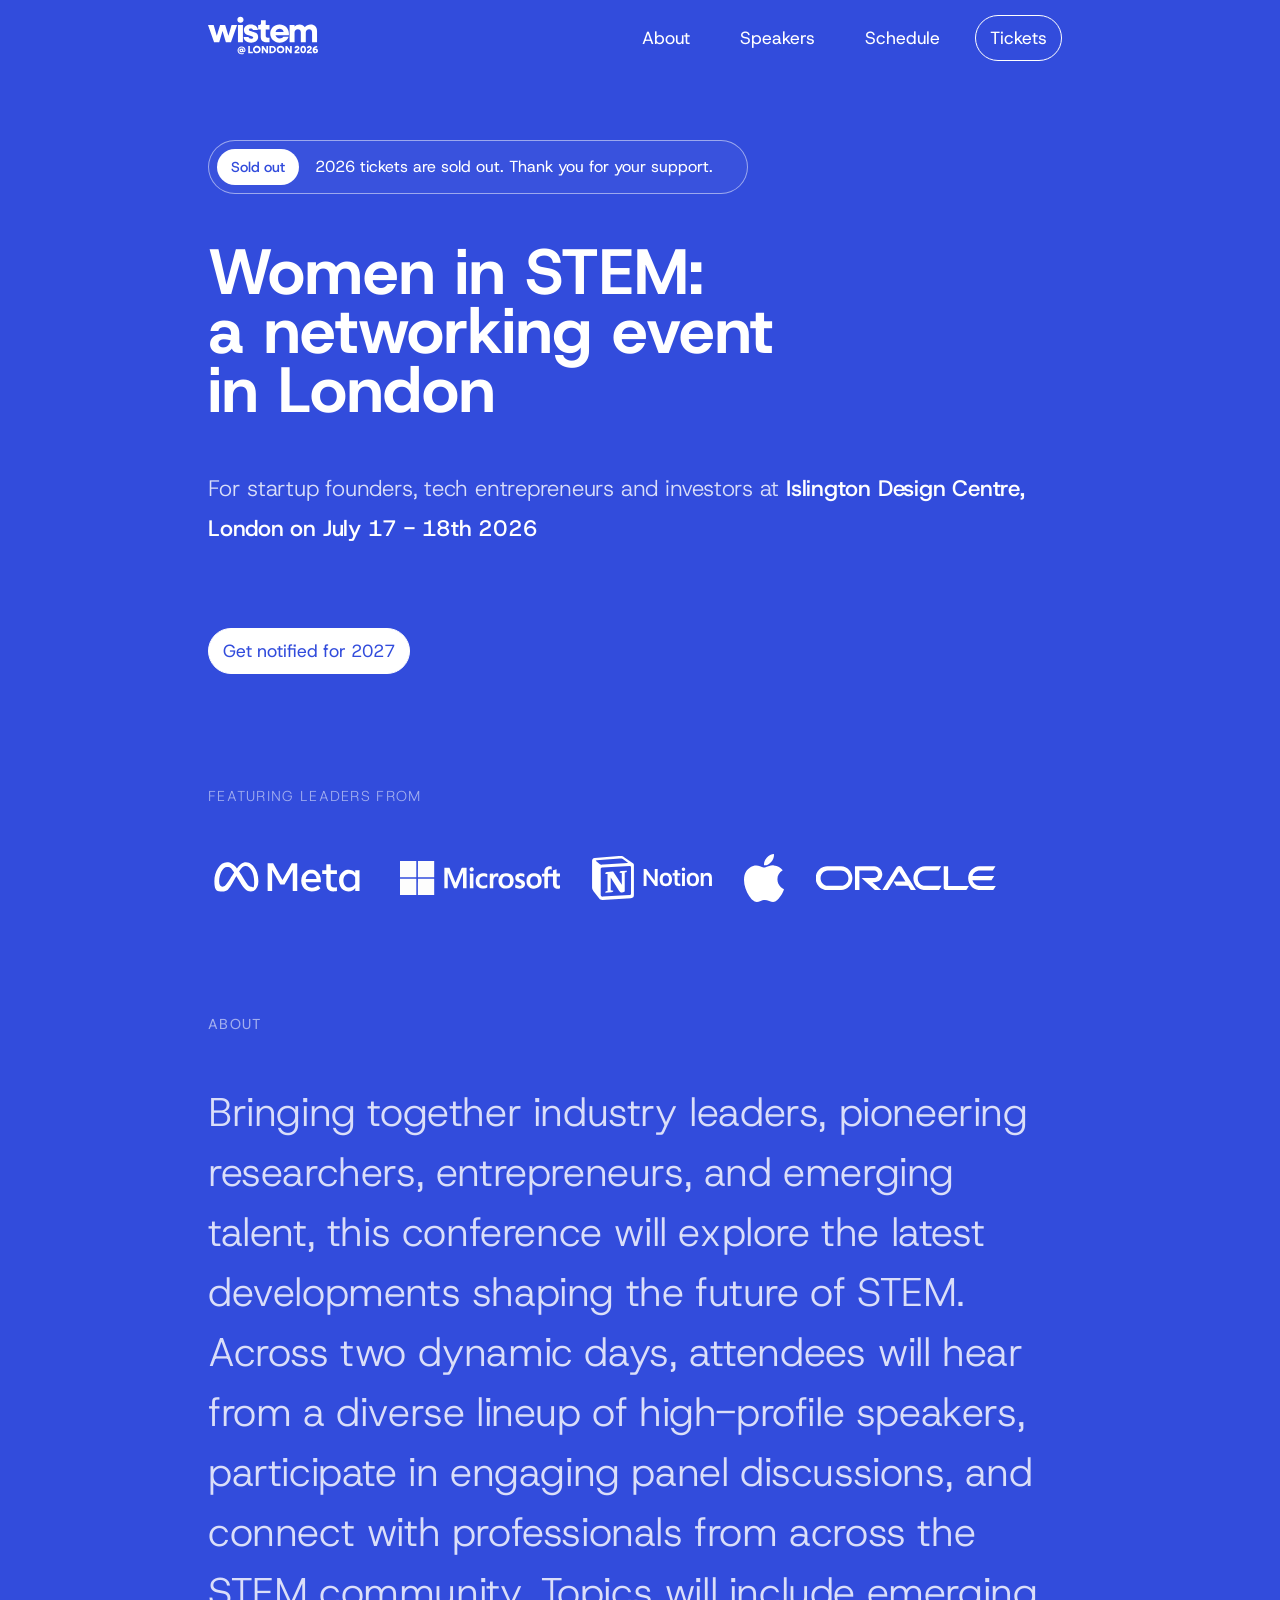
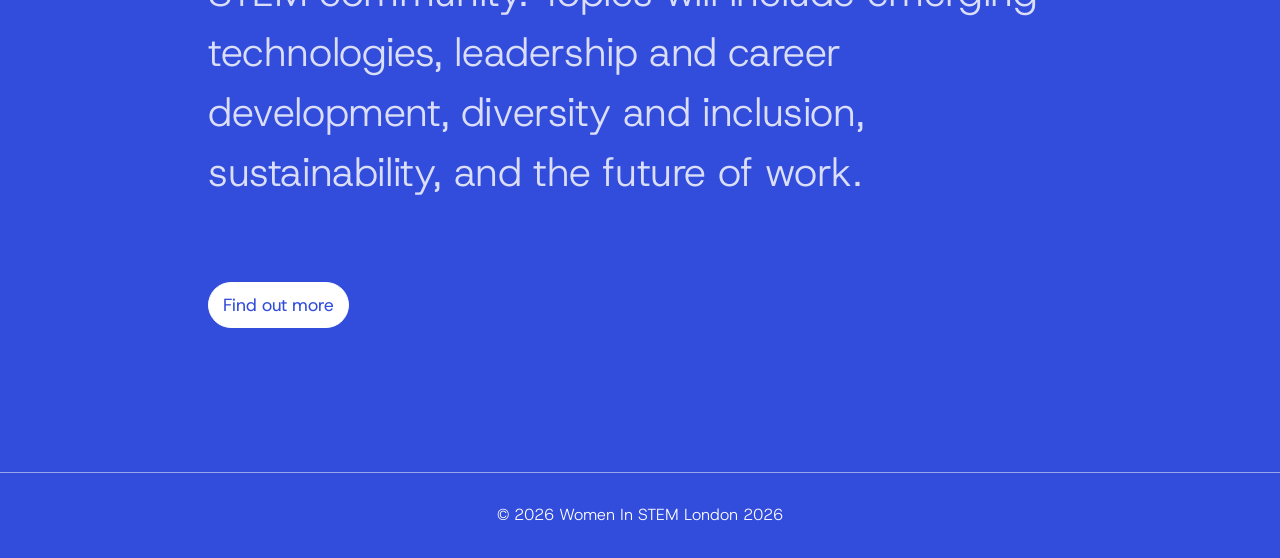
==== index.htm @ 98750134 "first commit" ====
<!DOCTYPE html>
<html lang="en">
<head>
    <meta charset="UTF-8">
    <meta name="viewport" content="width=device-width, initial-scale=1.0">
    <title>Wistem London 2026 | A Multipage Event Website</title>
    <link rel="preconnect" href="https://fonts.googleapis.com">
    <link rel="preconnect" href="https://fonts.gstatic.com" crossorigin>
    <link href="https://fonts.googleapis.com/css2?family=Host+Grotesk:ital,wght@0,300..800;1,300..800&display=swap" rel="stylesheet">
    <link rel="stylesheet" href="./assets/style.css">
    
</head>
<body class="primary-bg">
    <main class="container-fluid primary-bg">
        <div class="primary-bg">
            <header class="d-flex container-70">
                <a href="index.htm" rel="home" role="link" aria-label="WISTEM Logo" class="logo">
                    <svg id="Layer_1" xmlns="http://www.w3.org/2000/svg" width="110px" height="38.9813" id="logo" viewBox="0 0 126.27 43.2"><path d="M36.03,38.71c0-1.27.87-2.2,1.94-2.2.47,0,.87.19,1.17.51v-.36h1.48v2.6c0,.25.18.45.45.45.44,0,.71-.56.71-1.34,0-1.72-1.43-3-3.27-3-1.94,0-3.35,1.43-3.35,3.34s1.38,3.32,3.55,3.32c.8,0,1.67-.19,2.24-.46v1.2c-.61.29-1.42.45-2.22.45-2.88,0-4.81-1.95-4.81-4.49s1.95-4.53,4.59-4.53,4.52,1.78,4.52,4.2c0,1.48-.75,2.48-2.05,2.48-.67,0-1.25-.25-1.56-.69-.28.45-.74.7-1.36.7-1.19,0-2.03-.94-2.03-2.17ZM39.14,38.7c0-.45-.35-.78-.8-.78s-.81.33-.81.78.35.78.81.78.8-.34.8-.78Z"/><path d="M46.2,33.6h1.88v6.59h3.37v1.77h-5.24v-8.36Z"/><path d="M51.65,37.78c0-2.46,1.9-4.32,4.42-4.32s4.42,1.87,4.42,4.32-1.9,4.32-4.42,4.32-4.42-1.87-4.42-4.32ZM58.56,37.78c0-1.44-1.08-2.52-2.49-2.52s-2.49,1.08-2.49,2.52,1.08,2.52,2.49,2.52,2.49-1.08,2.49-2.52Z"/><path d="M61.68,33.6h1.89l3.48,5.11v-5.11h1.88v8.36h-1.9l-3.46-5.11v5.11h-1.88v-8.36Z"/><path d="M70.51,33.6h3.29c2.43,0,4.26,1.79,4.26,4.18s-1.83,4.18-4.26,4.18h-3.29v-8.36ZM72.39,35.37v4.82h1.37c1.37,0,2.39-1.04,2.39-2.41s-1.02-2.41-2.39-2.41h-1.37Z"/><path d="M78.86,37.78c0-2.46,1.9-4.32,4.42-4.32s4.42,1.87,4.42,4.32-1.9,4.32-4.42,4.32-4.42-1.87-4.42-4.32ZM85.77,37.78c0-1.44-1.08-2.52-2.49-2.52s-2.49,1.08-2.49,2.52,1.08,2.52,2.49,2.52,2.49-1.08,2.49-2.52Z"/><path d="M88.89,33.6h1.89l3.48,5.11v-5.11h1.88v8.36h-1.9l-3.46-5.11v5.11h-1.88v-8.36Z"/><path d="M99.33,40.78c0-2.54,3.78-3.1,3.78-4.61,0-.51-.39-.84-.91-.84s-.9.33-.9.86h-1.93c0-1.57,1.22-2.74,2.85-2.74s2.81,1.11,2.81,2.64c0,2.23-2.56,3.05-3.54,4.09h3.6v1.77h-5.77v-1.17Z"/><path d="M106,37.78c0-2.56,1.36-4.32,3.29-4.32s3.31,1.77,3.31,4.32-1.36,4.32-3.31,4.32-3.29-1.77-3.29-4.32ZM110.67,37.78c0-1.48-.56-2.52-1.38-2.52s-1.37,1.04-1.37,2.52.57,2.52,1.37,2.52,1.38-1.04,1.38-2.52Z"/><path d="M113.47,40.78c0-2.54,3.78-3.1,3.78-4.61,0-.51-.39-.84-.91-.84s-.9.33-.9.86h-1.93c0-1.57,1.22-2.74,2.85-2.74s2.81,1.11,2.81,2.64c0,2.23-2.56,3.05-3.54,4.09h3.6v1.77h-5.77v-1.17Z"/><path d="M119.99,38.42c0-2.62,1.8-4.87,5.04-4.87h.24v1.77h-.24c-1.5,0-2.47.7-2.83,1.66.39-.24.9-.4,1.43-.4,1.51,0,2.65,1.14,2.65,2.66,0,1.62-1.31,2.86-3.04,2.86-1.9,0-3.25-1.45-3.25-3.68ZM124.35,39.29c0-.58-.51-1-1.16-1-.62,0-1.15.41-1.15.92s.45,1.09,1.15,1.09c.64,0,1.16-.42,1.16-1.01Z"/><path d="M0,9.46h6.49l3.6,12.51,3.79-12.51h5.83l3.75,12.51,3.6-12.51h6.33l-7,19.94h-5.87l-3.83-12.98-3.83,12.98h-5.87L0,9.46Z"/><path d="M33.71,3.48c0-1.99,1.53-3.48,3.52-3.48s3.56,1.49,3.56,3.48-1.53,3.52-3.56,3.52-3.52-1.49-3.52-3.52ZM34.38,9.46h5.71v19.94h-5.71V9.46Z"/><path d="M40.91,23.35h5.71c0,1.17,1.17,1.99,2.82,1.99,1.45,0,2.5-.66,2.5-1.56,0-2.93-10.72-1.13-10.72-8.33,0-4.22,3.56-6.45,7.94-6.45,4.77,0,8.13,2.66,8.13,6.26h-5.67c0-1.06-1.06-1.76-2.5-1.76-1.29,0-2.27.59-2.27,1.49,0,2.82,10.75,1.09,10.75,8.21,0,3.99-3.32,6.69-8.17,6.69s-8.53-2.82-8.53-6.53Z"/><path d="M60.55,22.92v-8.25h-2.97v-5.2h1.64c1.09,0,1.64-.55,1.64-1.64v-3.6h5.4v5.24h4.34v5.2h-4.34v7.31c0,1.41.86,2.23,2.35,2.23h1.99v5.2h-2.86c-4.73,0-7.2-2.23-7.2-6.49Z"/><path d="M71.42,19.44c0-5.94,4.61-10.44,10.75-10.44s10.75,4.46,10.75,10.56c0,.55-.04,1.21-.16,1.72h-15.25c.63,2.27,2.46,3.72,4.85,3.72,1.84,0,3.32-.78,4.15-1.88h6.1c-1.49,4.03-5.48,6.77-10.4,6.77-6.18,0-10.79-4.5-10.79-10.44ZM77.56,17.48h9.27c-.59-2.19-2.39-3.6-4.65-3.6s-3.99,1.41-4.61,3.6Z"/><path d="M93.64,9.46h5.71v1.88c1.49-1.56,3.4-2.35,5.67-2.35,2.78,0,4.97,1.21,6.18,3.25,1.6-2.11,3.87-3.25,6.73-3.25,4.34,0,7.23,2.93,7.23,7.39v13.02h-5.71v-11.3c0-2.15-1.37-3.6-3.44-3.6-2.23,0-3.75,1.49-3.75,3.68v11.22h-5.71v-11.3c0-2.15-1.37-3.6-3.44-3.6-2.23,0-3.75,1.49-3.75,3.68v11.22h-5.71V9.46Z"/></svg>
                </a>
                <nav>
                    <ul class="nav-list">
                        <li><a href="about.htm">About</a></li>
                        <li><a href="speakers.htm">Speakers</a></li>
                        <li><a href="schedule.htm">Schedule</a></li>
                        <li><a href="tickets.htm">Tickets</a></li>
                    </ul>
                </nav>
            </header>
        
            <section class="hero container-70  m-y-5">
                <section class="hero-content">
                    <div class="sold-out-box m-b-3"><span class="sold-out-badge">Sold&NonBreakingSpace;out</span><span class="sold-out-text">2026 tickets are sold out. Thank you for your&NonBreakingSpace;support.</span></div>
                    <h1 class="m-b-3">Women in STEM:<br>a&NonBreakingSpace;networking event in&NonBreakingSpace;London</h1>
                    <p class="subtext">For startup founders, tech entrepreneurs and&NonBreakingSpace;investors at
                    <span class="emphasis-text">Islington Design Centre, London on July 17 - 18th 2026</span>
                </p>
                    <button class="btn m-t-5"><a href="tickets.htm">Get notified for 2027</a></button>
                </section>
                <section class="hero-img">
                    <img src="./assets/images/hero-img6.png" alt="Women in STEM" width="500px" height="auto">

                </section>
            </section>
        </div>
        <section class="primary-bg container-70 speaker-companies-strip m-t-5">
            <h4 class="subtitle m-b-3">Featuring leaders from</h4>
            <div class="partners d-flex">
                <img alt="Meta" class="company-logo company-logo-meta" height="auto" width="160px" alt="meta logo" src="./assets/images/Meta-logo.svg">
                <img alt="Microsoft" class="company-logo company-logo-microsoft" height="auto" width="160px" alt="Microsoft logo" src="./assets/images/microsoft-logo.svg">
                <img alt="Notion" class="company-logo company-logo-notion" height="auto" width="120px" alt="Notion logo" src="./assets/images/notion-logo.svg">
                <img alt="Apple" class="company-logo company-logo-apple" height="auto" width="40px" alt="Apple logo" src="./assets/images/Apple_logo_white.svg">
                <img alt="Oracle" class="company-logo company-logo-oracle" fill="none" height="auto" width="180px" alt="Oracle logo" src="./assets/images/Oracle_logo.svg">
            </div>
        </section>        
        <section class="container-70 primary-bg m-t-5">
            <!-- <h2>
                Women in STEM London 2026
            </h2> 
            -->
            <p class="subtitle  m-b-3">About</p>
            <p class="big-text">Bringing together industry leaders, pioneering researchers, entrepreneurs, and emerging talent, this conference will explore the latest developments shaping the future of STEM.
            </p>
            <p class="big-text">
                Across two dynamic days, attendees will hear from a diverse lineup of high-profile speakers, participate in engaging panel discussions, and connect with professionals from across the STEM community. Topics will include emerging technologies, leadership and career development, diversity and inclusion, sustainability, and the future of work.
            </p>
            <button class="btn m-t-3"><a href="about.htm">Find out more</a></button>

            <div class="m-y-5"></div>
        </section>
    </main>
    <footer class="d-flex primary-bg">
        <section class="footer-strip">
			<p class="footer-text">&copy; 2026 Women In STEM London 2026</p>
		</section>
    </footer>
</body>
</html>
---- assets/style.css ----
/* Global */

:root {
    --primary-bg: #324cdc;
    --secondary-bg: #fffffff;
    --btn-primary-outline-bg: 1px solid #ffffff;
    --btn-primary-bg:#ffffff;
    --btn-primary-outline-text: #ffffff;
    --btn-primary-outline-text-hover: #324cdc;
    --nav-primary-outline-bg: 1px solid #ffffff;
    --nav-primary-bg:#ffffff;
    --nav-primary-outline-text: #ffffff;
    --nav-primary-outline-text-hover: #324cdc;
    --btn-text:#324cdc;
    --btn-text-hover:#324cdc;
    --btn-bg-hover: rgba(255, 255, 255, 0.9);
    --nav-text: #ffffff;
    --nav-text-hover: #324cdc;
    --nav-btn-hover: #ffffff;
    --footer-text: #ffffff;
    --text-color: #ffffff;
    --reverse-text-color: #324cdc;
    --reverse-secondary-text-color: #3b3b3ed1;
    --secondary-text-color: #ffffffd1;
    --tertiary-text-color: #ffffff8c;
    --footer-text: #ffffff;
    --box-bg: rgba(255, 255, 255, 0.037);
    --box-outline: 1px solid rgba(255, 255, 255, 0.5);
    --box-text:  #ffffff;
    --footer-bg: rgba(255, 255, 255, 0.2);
    --logo-color: #ffffff;
    --card-outline-bg: 1px solid #e7ebff;

}

.light-page {
    --primary-bg: #324cdc;
    --secondary-bg: #ffffff;
    --btn-primary-outline-bg: 1px solid #ffffff;
    --btn-primary-bg:#324cdc;
    --btn-primary-outline-text: #324cdc;
    --btn-primary-outline-text-hover: #324cdc;
    --nav-primary-outline-bg: 1px solid #324cdc;
    --nav-primary-bg:#ffffff;
    --nav-primary-outline-text: #ffffff;
    --nav-primary-outline-text-hover: #324cdc;
    --btn-text:#fafbfc;
    --btn-text-hover:#324cdc;
    --btn-bg-hover: #4860ea;
    --nav-text: #ffffff;
    --nav-text-hover: #324cdc;
    --nav-btn-hover: #ffffff;
    --footer-text: #ffffff;
    --text-color: #324cdc;
    --headings-color: #162471;
    --reverse-text-color: #ffffff;
    --reverse-secondary-text-color: #3750df;
    --secondary-text-color: ##1d1d1d;
    --tertiary-text-color: #363953;
    --footer-text: #ffffff;
    --box-bg: #e0d8b9;
    --box-outline: 1px solid #324cdc;
    --box-text:  #363953;
    --footer-bg: #324cdc;
    --logo-color: #ffffff;
    --card-outline-bg: 1px solid #e7ebff;
    --box-hr: 1px solid #f9f9f9;
}

body {
    background: var(--bg-color);
    margin: 0;
    padding: 0;
}



/* Fonts */


@font-face {
    font-family: "Host Grotesk", sans-serif;
    font-style: normal;
    font-weight: 100 1000;
    font-stretch: 25% 151%;
    src: url('./assets/fonts/Host_Grotesk/HostGrotesk-VariableFont_wght.ttf') format('ttf');
    font-display: swap;
}
* {
    font-family: "Host Grotesk", sans-serif;
    text-wrap: pretty; /* Ensures no orphans */
    box-sizing: border-box; /* Includes padding/borders in total width calculations */
    margin: 0;
    padding: 0;
}

h1 {
    font-family: "Host Grotesk", sans-serif;
    font-size: 4rem;
    line-height: 3.7rem;
    color: var(--text-color);
}

@media (max-width: 768px) {
    h1 {
        font-size: 2rem;
        line-height: 2.1rem;
    }
}

h2 {
    font-size: 3rem;
    line-height: 3.1rem;
    color: var(--text-color);
}

@media (max-width: 768px) {
    h2 {
        font-size: 1.8rem;
        line-height: 2rem;
        text-align: center;
    }
}

p {
    color: var(--secondary-text-color);
    font-size: 1.2rem;
    line-height: 1.3rem;
}

@media (max-width: 768px) {
    p  {
        font-size: 1rem;
        line-height: 1.2rem;
    }
}

.big-text {
    color: var(--secondary-text-color);
    letter-spacing: -.01em;
    text-wrap: pretty;
    font-size: 2.5rem;
    font-weight: 100;
    line-height: 1.5;
}

@media (max-width: 768px) {
    .big-text  {
        font-size: 1.5rem;
        line-height: 2.2rem;
        text-align: center;
    }
}

.mid-text {
    color: var(--secondary-text-color);
    letter-spacing: -.01em;
    text-wrap: pretty;
    font-size: 1.6rem;
    font-weight: 100;
    line-height: 1.7;
}

@media (max-width: 768px) {
    .mid-text  {
        font-size: 1.3rem;
        line-height: 2rem;
        text-align: center;
    }
}

.subtext {
    color: var(--secondary-text-color);
    letter-spacing: -.01em;
    text-wrap: pretty;
    font-size: 1.4rem;
    font-weight: 100;
    line-height: 1.3;
}

@media (max-width: 768px) {
    .subtext  {
        font-size: 1.2rem;
        line-height:1.8rem;
    }
}


.emphasis-text {
    color: var(--text-color);
    letter-spacing: -.01em;
    text-wrap: pretty;
    font-size: 1.4rem;
    font-weight: 500;
    line-height: 1.8;
}

@media (max-width: 768px) {
    .emphasis-text {
        font-size: 1.2rem;
        line-height: 1.8rem;
    }
}

.b-list {
    color: var(--secondary-text-color);
    letter-spacing: -.01em;
    font-size: 1.6rem;
    font-weight: 100;
    line-height: 1.8;
    margin-left: 1rem;

}

@media (max-width: 768px) {
    .b-list  {
        font-size: 1.2rem;
        line-height: 2.2rem;
    }
}


.subtitle {
    text-transform: uppercase;
    font-size: .9rem;
    color: var(--tertiary-text-color);
    letter-spacing: .09em;
}

@media (max-width: 768px) {
    .subtitle {
        text-align: center;
    }
}

h4 {
    font-size: 1.2rem;
    font-weight: 200;
    color: var(--text-color);
}

@media (max-width: 768px) {
    h4  {
        font-size: 1.2rem;
        line-height: 1.8rem;
    }
}


.t-center {
    text-align: center;
}

.sold-out-text {
    margin-left: 1rem;
    color: var(--text-color);
    font-size: 1rem;
}

.bold {
    font-weight: 600;
}

.strong {
    font-weight: 700;
    color: var(--text-color);
}

.footer-text {
    color: var(--footer-text);
    text-align: center;
    font-size: 1rem;
    font-weight: 100;
}


/* Containers */

.container-100 {
    position: relative;
    width: 100vw;
    margin: 0 auto;
    padding: 0;
}

.container-70 {
    position: relative;
    width: 70vw;
    max-width: 1200px;
    margin: 0 auto;
    padding: 1rem;
}

@media (max-width: 768px) {
    .container-70 {
        width: 90%;
        margin: 0 auto;
        padding: 1rem;
    }
}

.container-60 {
    position: relative;
    width: 60vw;
    max-width: 1000px;
    margin: 0 auto;
    padding: 1rem;
}

@media (max-width: 768px) {
    .container-60 {
        width: 90%;
        margin: 0 auto;
        padding: 1rem;
    }
}

.heading-50 {
    position: relative;
    width: 50%;
    max-width: 600px;
    margin: 0;
    padding: 0;
}

@media (max-width: 1279px) {
    .heading-50 {
        width: 100%;
        margin: 0;
        padding: 0;
    }
}


.about-hero {
    background-image: linear-gradient(rgba(0, 0, 0, 0.5), rgba(0, 0, 0, 0.5)), url('./images/London-at-night.jpg');
    background-position: center center;
    background-repeat: no-repeat;
    background-size: 100%;
    width: 100%;
    min-height: 300px;
    z-index: 1;
}

.about-hero h1 {
    color: var(--reverse-text-color);
}


@media (max-width: 768px) {
    .about-hero h1 {
        font-size: 2rem;
    }
}

@media (max-width: 768px) {
    .about-hero {
        background-image: linear-gradient(rgba(0, 0, 0, 0.5), rgba(0, 0, 0, 0.5)), url('./images/London-at-night-xs.jpg');
        background-position: center center;
        background-repeat: no-repeat;
        background-size: 100%;
        width: auto;
        min-height: unset;
        height: auto;
        z-index: 1;
    }
}

header {
    display: flex;
    flex-direction: row;
    justify-content: space-between;
    align-items: center;
}

@media (max-width: 768px) {
    header {
        flex-direction: column;
        justify-content: center;
        text-align: center;
    }
}

footer {
    position: relative;
    background-color: var(--footer-bg);
    width: 100%;
    justify-content: center;
    vertical-align: middle;
    bottom: 0;
    border-top: var(--box-outline);
    margin-top: 5rem;
    padding: 2rem
}

nav {
    flex-direction: row;
    justify-content: space-between;
}

@media (max-width: 768px) {
    nav {
        flex-direction: column;
        justify-content: center;
        text-align: center;
        margin-bottom: 1.5rem;
    }
}

.sold-out-box {
    display: flex;
    flex-direction: row;
    /* justify-content: space-between; */
    border-radius: 3rem;
    border: var(--box-outline);
    background-color: var(--box-bg);
    padding: 8px;
    align-items: center;
    max-width: 540px;
}

@media (max-width: 768px) {
    .sold-out-box {
        justify-content: center;
        text-align: left;
        max-width: 100%;
    }
}

.sold-out-badge {
    border-radius: 3rem;
    border: 1px solid var(--box-outline);
    background-color: var(--btn-primary-bg);
    padding: 8px 14px;
    color: var(--btn-text);
    font-size: .9rem;
    font-weight: 500;
}

.box {
    border-radius: 30px;
    border: var(--box-outline);
    background-color: var(--box-bg);
    padding: 8px;
}

.img-box {
    border-radius: 30px;
    /* border: var(--box-outline); */
    padding: 8px;
    width: 300px;
    height: auto;
}

/* Alignment and spacing */
.d-flex {
    display: flex;
}

@media (max-width: 768px) {
    .d-flex {
        flex-direction: column;
    }
}

.m-auto {
    margin: 0 auto;
}

.m-t-1 {
    margin-top: 1rem;
}

.m-t-5 {
    margin-top: 5rem;
}

@media (max-width: 768px) {
    .m-t-5 {
        margin-top: 2rem;
    }
}

.m-t-3 {
    margin-top: 5rem;
}

@media (max-width: 768px) {
    .m-t-3 {
        margin-top: 2rem;
    }
}

.m-b-1 {
    margin-bottom: 1rem;
}

.m-b-3 {
    margin-bottom: 3rem;
}

@media (max-width: 768px) {
    .m-b-3 {
        margin-bottom: 2rem;
    }
}

.m-y-1 {
    margin-top: 1rem;
    margin-bottom: 1rem;
}

.m-y-3 {
    margin-top: 3rem;
    margin-bottom: 3rem;
}

@media (max-width: 768px) {
    .m-y-3 {
        margin-top: 2rem;
        margin-bottom:2rem;
    }
}

.m-y-5 {
    margin-top: 3rem;
    margin-bottom: 3rem;
}

@media (max-width: 768px) {
    .m-y-5 {
        margin-top: 2rem;
        margin-bottom:2rem;
    }
}

.p-r-10 {
    padding-right: 10rem;
}

/* colours */

.primary-bg {
    background-color: var(--primary-bg);
}

.secondary-bg {
    background-color: var(--secondary-bg);
}

/* images / icons */

.logo {
    fill: var(--logo-color);
}

/* Navigation / Links / Lists */

a {
    text-decoration: none;
}

a:visited {
    color: unset;
}

.nav-list {
    display: flex;
    padding: 0;
    margin: 0;
}

@media (max-width: 768px) {
    .nav-list {
        display: block;
        margin-top: 1rem;
        width: 100%;
        margin-left: 0;
    }
}


.nav-list li {
    /* color: var(--nav-text); */
    /* border: 1px solid transparent; */
    /* margin-left: 1rem; */
    /* border-radius: 50px; */
    /* padding: 10px 14px; */
    text-decoration: none !important;
    list-style: none;
    /* font-size: 1.1rem;
    font-weight: 400; */
}

@media (max-width: 768px) {
    .nav-list li {
        flex-direction: column;
        justify-content: center;
        text-align: center;
        margin-top: 1.9rem;
        margin-left: 0;
    }
}


.nav-list a {
    color: var(--nav-text);
    border: 1px solid transparent;
    /* margin-left: 1rem; */
    border-radius: 50px;
    padding: 10px 14px;
    margin: 10px;
    text-decoration: none !important;
    list-style: none;
    font-size: 1.1rem;
    font-weight: 400;
}

@media (max-width: 768px) {
    .nav-list a {
        margin: 0;
    }
}

.nav-list a:hover {
    background-color: var(--nav-btn-hover); 
    border: var(--nav-primary-outline-bg); 
    color: var(--nav-text-hover);
    transition-duration: 0.2s;
    transition-timing-function: ease-in-out;
    cursor: pointer;
}

.nav-list li:last-child a {
    color: var(--nav-primary-outline-text);
    border: 1px solid var(--nav-primary-bg);
    border-radius: 50px;
    margin-top: 1rem !important;
}

@media (max-width: 768px) {
    .nav-list li:last-child a {
        margin-left: 0;
        margin-top: 10px;
    }
}

.nav-list li:last-child a:hover {
    background-color: var(--nav-primary-bg);
    color: var(--nav-primary-outline-text-hover);
}

/* .nav-list li:last-child {
    color: var(--btn-text);
    border: 1px solid var(--btn-primary-bg);
    border-radius: 50px;
    text-decoration: none !important;
    font-size: 1.1rem;
    font-weight: 400;
}

@media (max-width: 768px) {
    .nav-list li:last-child {
        margin-left: 0;
        margin-top: 10px;
    }
} */

.btn {
    background-color: var(--btn-primary-bg); 
    color: var(--btn-text);
    border: 1px solid var(--btn-primary-bg);
    border-radius: 50px;
    padding: 10px 14px;
    text-decoration: none !important;
    font-size: 1.1rem;
    font-weight: 400;
}

.btn a {
    color: var(--btn-text);
}

@media (max-width: 768px) {
    .btn {
        width: 100%;
    }
}

.btn:hover {
    background-color: var(--btn-bg-hover); 
    border: var(--btn-primary-outline-bg); 
    transition-duration: 0.2s;
    transition-timing-function: ease-in-out;
    cursor: pointer;
}

/* Video */

.hero {
    display: flex;
    flex-direction: row;
    position: relative;
    justify-content: center;
    align-items: center;
    height: auto;
    z-index: 0;
}

@media screen and (max-width: 1289px) {
    .hero  {
            flex-direction: column;
            justify-content: center;
            align-items: center;

    }

    .hero-img {
        width: 150px;
        height: auto;
    }
}

.hero-content {
    max-width: fit-content;
}

@media screen and (max-width: 1289px) {
    .hero-content{
        justify-content: center;
    }
}

.hero-img {
    max-width: fit-content;
}
@media screen and (max-width: 1289px) {
    .hero-img {
        display: none;
    }
}

.hero-overlay {
    z-index: 1;
    position: absolute;
    background: rgba(0, 0, 0, 0.4);
    inset: 0px;
}
@media screen and (max-width: 768px) {
    .hero h1 {
        text-align: center;
        margin: 2rem 0;
    }

    .hero .subtext {
        margin-bottom: 2rem;
        text-align: center;
    }
}


/* Partner logos */

.partners  {
    display: flex;
    flex-direction: row;
    flex-wrap: wrap;
}

@media screen and (max-width: 768px) {
    .partners  {
        display: column;
        flex-direction: column;
        justify-content: center;
        align-items: center;
        margin: 1rem 0;
    }
}

.partners img {
    object-fit: contain;
    fill: var(--secondary-text-color);
    margin-right: 2rem;
}

@media screen and (max-width: 1217px) {
    .partners img  {
        margin-top: 2rem;
    }
}


/* @media screen and (max-width: 768px) {
    .partners img  {
        margin-top: 2rem;
    }
} */



.partners img:last-child {
    margin-left: 0;
}

/* Gallery */


/* Parent Flex Container */
.gallery {
    flex-wrap: wrap; 
    justify-content: center; 
    gap: 20px;  
    margin: 0 auto;  
}

  /* Speaker Cards */
.gallery-card {
    background-color: #ffffff;
    border-radius: 30px;
    overflow: hidden; 
    /* box-shadow: 0 4px 6px rgba(0, 0, 0, 0.1); */
    border: var( --card-outline-bg);
    flex-direction: column; 
    flex: 1 1 280px;         

}

@media screen and (max-width: 768px) {
    .gallery-card  {
        overflow: unset;
    }
}

/* Inner Card Elements */
.card-img {
    width: 100%;
    height: 400px;
    object-fit: cover; /* Prevents images from distorting or squishing */
}

.card-info {
    padding: 15px;
    text-align: center;
}

.card-info h3 {
    color: var(--text-color);
    margin-bottom: 3px;
    font-size: 1.5rem;
}

@media (max-width: 768px) {
    .card-info h3 {
        font-size: 1.3rem;
    }
}

.card-info p {
    color: var(--tertiary-text-color);
    font-size: 1rem;
}


/* Schedule */

.schedule-container {
    flex-direction: row;
    margin: 0 auto;  
    gap: 20px;  
}

@media (max-width: 998.99px) {
    .schedule-container {
        flex-direction: column;
    }
}

.schedule {
    flex-direction: column;
    background-color: var(--box-bg);
    /* border: var(--card-outline-bg); */
    border-radius: 30px;
    padding: 2rem;
    width: 100%;
    gap: 20px;  
}

@media screen and (max-width: 768px) {
    .schedule {
        flex-direction: column;
        justify-content: center;
    }
}

.schedule-list {
    list-style-type: none;
    font-size: 1.2rem;
    line-height: 3rem;
    color: var(--box-text);
    gap: 1rem;
}
.schedule-time {
    color: var(--headings-color);
    letter-spacing: -.01em;
    text-wrap: pretty;
    font-size: 1.2rem;
    font-weight: 700;
    line-height: 1.3;
    margin-right:1rem;
}

.schedule h3 {
    /* color: var(--box-text); */
    color: var(--headings-color);
    font-size: 1.6rem;

}

.schedule-hr {
    border-bottom: var(--box-hr);
}

/* Tickets page */

/* Form */

.form {
    max-width: 600px;
    /* margin: 0 auto; */
    margin-bottom: 4rem;
}


input[type=text], select, textarea {
    width: 100%;
    font-size: 1rem;
    padding: 12px; 
    /* background-color: var(--box-bg); */
    border: var(--box-outline);
    border-radius: 10px;
    box-sizing: border-box; 
    margin-top: 6px; 
    margin-bottom: 16px; 
    resize: vertical;
}

input[type=submit] {
    background-color: var(--btn-primary-bg);
    color: var( --btn-text);
    border: 1px solid var(--btn-primary-bg);
    border-radius: 50px;
    padding: 8px 12px 8px 12px;
    text-decoration: none !important;
    font-size: 1.1rem;
    font-weight: 400;
    cursor: pointer;
}

input[type=submit]:hover {
    background-color: var(--btn-primary-outline-bg);
    color: var( --btn-text-hover);
}

input:focus { background-color:#ffffff;
    border: 1px solid #6b23b8 !important; 
}
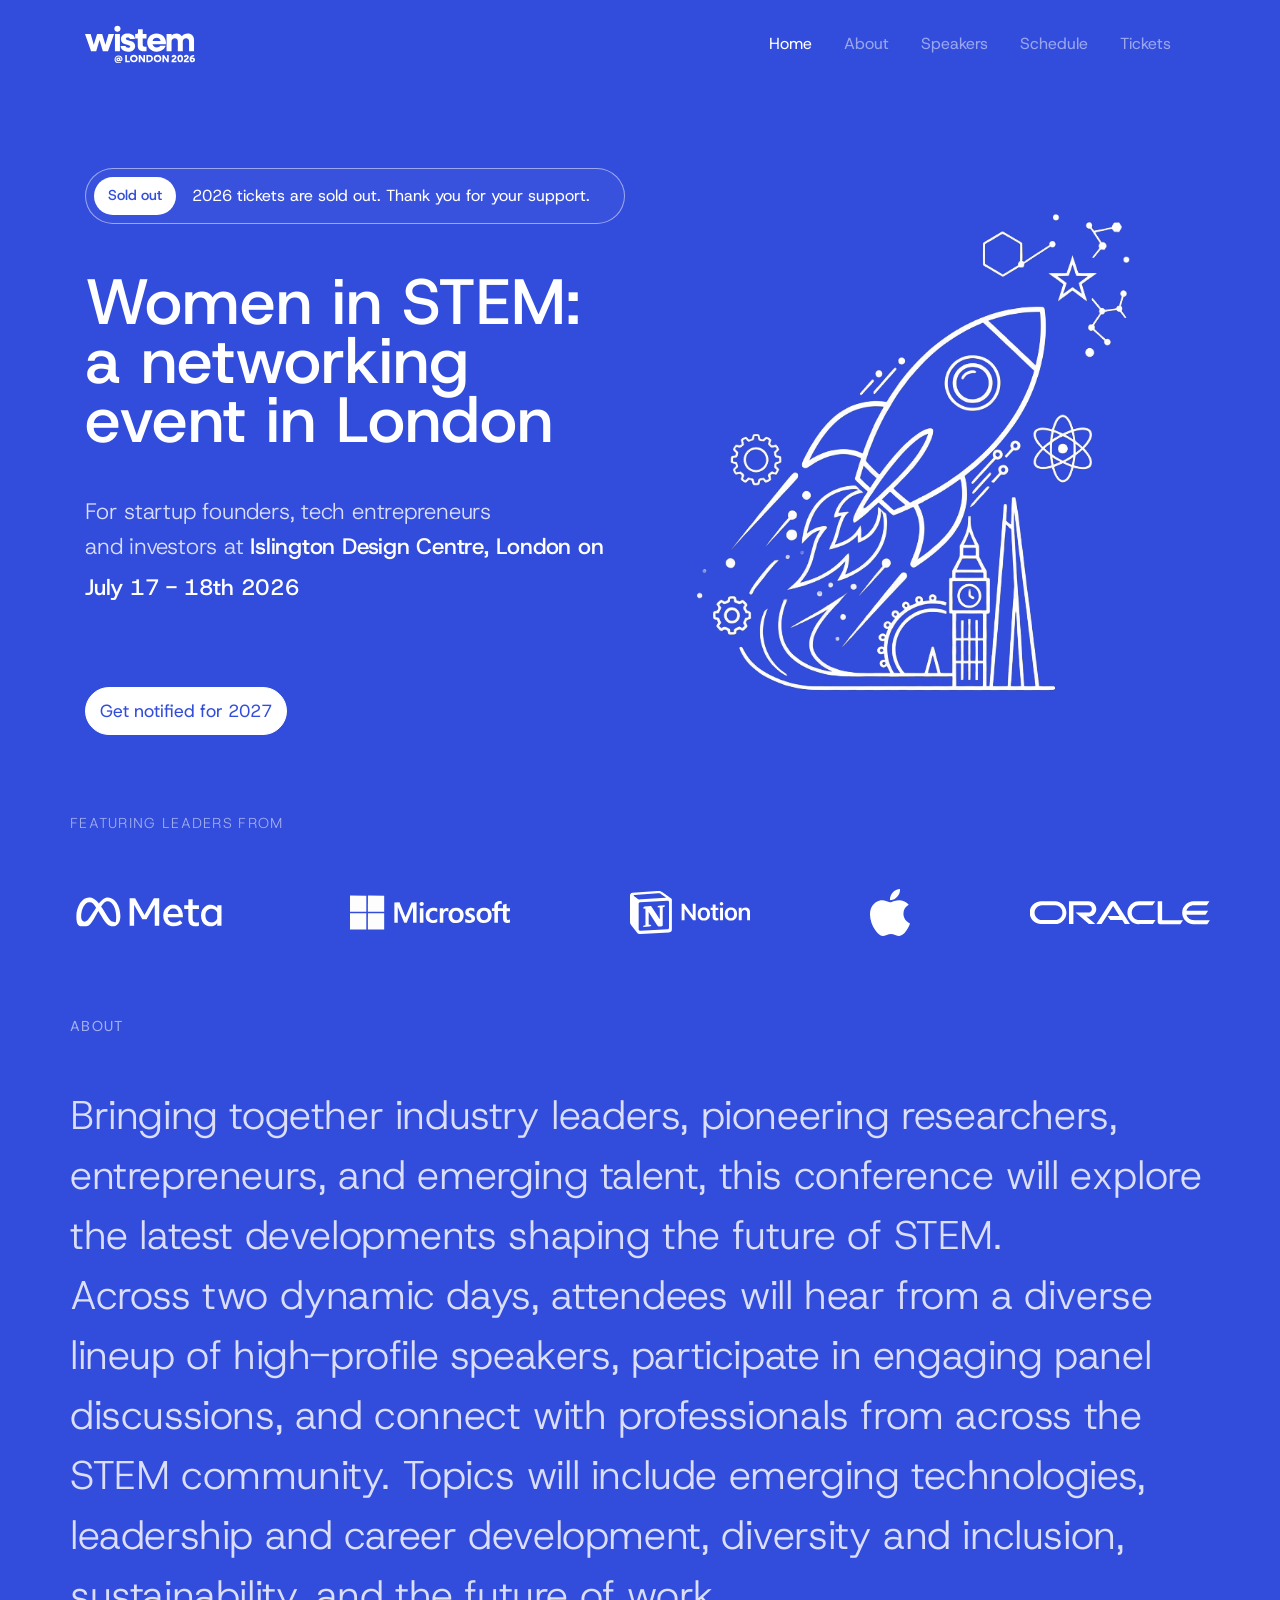
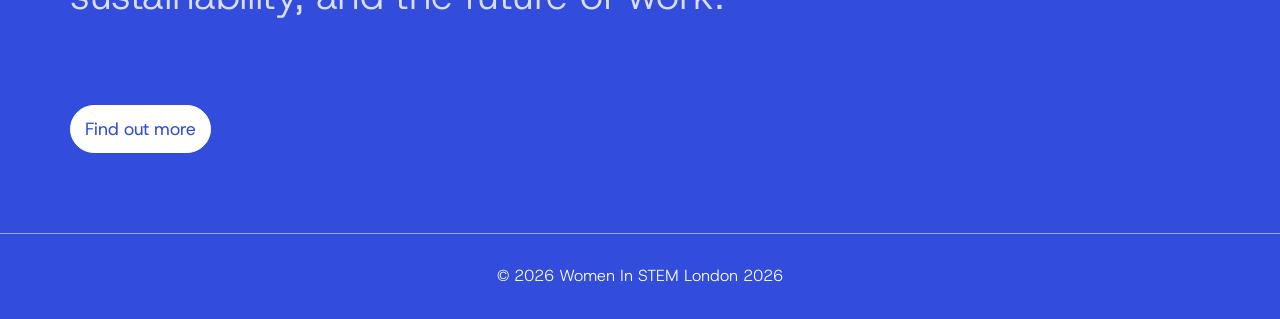
==== commit 08550662: "Navigation fix and about page complete" ====
--- a/index.htm
+++ b/index.htm
@@ -3,31 +3,59 @@
 <head>
     <meta charset="UTF-8">
     <meta name="viewport" content="width=device-width, initial-scale=1.0">
-    <title>Wistem London 2026 | A Multipage Event Website</title>
+    <title>Wistem London 2026 | A Multipage Event Website Built with Bootstrap</title>
     <link rel="preconnect" href="https://fonts.googleapis.com">
     <link rel="preconnect" href="https://fonts.gstatic.com" crossorigin>
     <link href="https://fonts.googleapis.com/css2?family=Host+Grotesk:ital,wght@0,300..800;1,300..800&display=swap" rel="stylesheet">
+        <!-- 1. Load local Bootstrap CSS first -->
+    <link rel="stylesheet" href="./assets/bootstrap-4.1.3-dist/css/bootstrap.min.css">
     <link rel="stylesheet" href="./assets/style.css">
     
 </head>
 <body class="primary-bg">
     <main class="container-fluid primary-bg">
         <div class="primary-bg">
-            <header class="d-flex container-70">
+            <header class="d-flex justify-content-between container pt-3 pb-3">
                 <a href="index.htm" rel="home" role="link" aria-label="WISTEM Logo" class="logo">
                     <svg id="Layer_1" xmlns="http://www.w3.org/2000/svg" width="110px" height="38.9813" id="logo" viewBox="0 0 126.27 43.2"><path d="M36.03,38.71c0-1.27.87-2.2,1.94-2.2.47,0,.87.19,1.17.51v-.36h1.48v2.6c0,.25.18.45.45.45.44,0,.71-.56.71-1.34,0-1.72-1.43-3-3.27-3-1.94,0-3.35,1.43-3.35,3.34s1.38,3.32,3.55,3.32c.8,0,1.67-.19,2.24-.46v1.2c-.61.29-1.42.45-2.22.45-2.88,0-4.81-1.95-4.81-4.49s1.95-4.53,4.59-4.53,4.52,1.78,4.52,4.2c0,1.48-.75,2.48-2.05,2.48-.67,0-1.25-.25-1.56-.69-.28.45-.74.7-1.36.7-1.19,0-2.03-.94-2.03-2.17ZM39.14,38.7c0-.45-.35-.78-.8-.78s-.81.33-.81.78.35.78.81.78.8-.34.8-.78Z"/><path d="M46.2,33.6h1.88v6.59h3.37v1.77h-5.24v-8.36Z"/><path d="M51.65,37.78c0-2.46,1.9-4.32,4.42-4.32s4.42,1.87,4.42,4.32-1.9,4.32-4.42,4.32-4.42-1.87-4.42-4.32ZM58.56,37.78c0-1.44-1.08-2.52-2.49-2.52s-2.49,1.08-2.49,2.52,1.08,2.52,2.49,2.52,2.49-1.08,2.49-2.52Z"/><path d="M61.68,33.6h1.89l3.48,5.11v-5.11h1.88v8.36h-1.9l-3.46-5.11v5.11h-1.88v-8.36Z"/><path d="M70.51,33.6h3.29c2.43,0,4.26,1.79,4.26,4.18s-1.83,4.18-4.26,4.18h-3.29v-8.36ZM72.39,35.37v4.82h1.37c1.37,0,2.39-1.04,2.39-2.41s-1.02-2.41-2.39-2.41h-1.37Z"/><path d="M78.86,37.78c0-2.46,1.9-4.32,4.42-4.32s4.42,1.87,4.42,4.32-1.9,4.32-4.42,4.32-4.42-1.87-4.42-4.32ZM85.77,37.78c0-1.44-1.08-2.52-2.49-2.52s-2.49,1.08-2.49,2.52,1.08,2.52,2.49,2.52,2.49-1.08,2.49-2.52Z"/><path d="M88.89,33.6h1.89l3.48,5.11v-5.11h1.88v8.36h-1.9l-3.46-5.11v5.11h-1.88v-8.36Z"/><path d="M99.33,40.78c0-2.54,3.78-3.1,3.78-4.61,0-.51-.39-.84-.91-.84s-.9.33-.9.86h-1.93c0-1.57,1.22-2.74,2.85-2.74s2.81,1.11,2.81,2.64c0,2.23-2.56,3.05-3.54,4.09h3.6v1.77h-5.77v-1.17Z"/><path d="M106,37.78c0-2.56,1.36-4.32,3.29-4.32s3.31,1.77,3.31,4.32-1.36,4.32-3.31,4.32-3.29-1.77-3.29-4.32ZM110.67,37.78c0-1.48-.56-2.52-1.38-2.52s-1.37,1.04-1.37,2.52.57,2.52,1.37,2.52,1.38-1.04,1.38-2.52Z"/><path d="M113.47,40.78c0-2.54,3.78-3.1,3.78-4.61,0-.51-.39-.84-.91-.84s-.9.33-.9.86h-1.93c0-1.57,1.22-2.74,2.85-2.74s2.81,1.11,2.81,2.64c0,2.23-2.56,3.05-3.54,4.09h3.6v1.77h-5.77v-1.17Z"/><path d="M119.99,38.42c0-2.62,1.8-4.87,5.04-4.87h.24v1.77h-.24c-1.5,0-2.47.7-2.83,1.66.39-.24.9-.4,1.43-.4,1.51,0,2.65,1.14,2.65,2.66,0,1.62-1.31,2.86-3.04,2.86-1.9,0-3.25-1.45-3.25-3.68ZM124.35,39.29c0-.58-.51-1-1.16-1-.62,0-1.15.41-1.15.92s.45,1.09,1.15,1.09c.64,0,1.16-.42,1.16-1.01Z"/><path d="M0,9.46h6.49l3.6,12.51,3.79-12.51h5.83l3.75,12.51,3.6-12.51h6.33l-7,19.94h-5.87l-3.83-12.98-3.83,12.98h-5.87L0,9.46Z"/><path d="M33.71,3.48c0-1.99,1.53-3.48,3.52-3.48s3.56,1.49,3.56,3.48-1.53,3.52-3.56,3.52-3.52-1.49-3.52-3.52ZM34.38,9.46h5.71v19.94h-5.71V9.46Z"/><path d="M40.91,23.35h5.71c0,1.17,1.17,1.99,2.82,1.99,1.45,0,2.5-.66,2.5-1.56,0-2.93-10.72-1.13-10.72-8.33,0-4.22,3.56-6.45,7.94-6.45,4.77,0,8.13,2.66,8.13,6.26h-5.67c0-1.06-1.06-1.76-2.5-1.76-1.29,0-2.27.59-2.27,1.49,0,2.82,10.75,1.09,10.75,8.21,0,3.99-3.32,6.69-8.17,6.69s-8.53-2.82-8.53-6.53Z"/><path d="M60.55,22.92v-8.25h-2.97v-5.2h1.64c1.09,0,1.64-.55,1.64-1.64v-3.6h5.4v5.24h4.34v5.2h-4.34v7.31c0,1.41.86,2.23,2.35,2.23h1.99v5.2h-2.86c-4.73,0-7.2-2.23-7.2-6.49Z"/><path d="M71.42,19.44c0-5.94,4.61-10.44,10.75-10.44s10.75,4.46,10.75,10.56c0,.55-.04,1.21-.16,1.72h-15.25c.63,2.27,2.46,3.72,4.85,3.72,1.84,0,3.32-.78,4.15-1.88h6.1c-1.49,4.03-5.48,6.77-10.4,6.77-6.18,0-10.79-4.5-10.79-10.44ZM77.56,17.48h9.27c-.59-2.19-2.39-3.6-4.65-3.6s-3.99,1.41-4.61,3.6Z"/><path d="M93.64,9.46h5.71v1.88c1.49-1.56,3.4-2.35,5.67-2.35,2.78,0,4.97,1.21,6.18,3.25,1.6-2.11,3.87-3.25,6.73-3.25,4.34,0,7.23,2.93,7.23,7.39v13.02h-5.71v-11.3c0-2.15-1.37-3.6-3.44-3.6-2.23,0-3.75,1.49-3.75,3.68v11.22h-5.71v-11.3c0-2.15-1.37-3.6-3.44-3.6-2.23,0-3.75,1.49-3.75,3.68v11.22h-5.71V9.46Z"/></svg>
                 </a>
-                <nav>
+                <!-- <nav>
                     <ul class="nav-list">
                         <li><a href="about.htm">About</a></li>
                         <li><a href="speakers.htm">Speakers</a></li>
                         <li><a href="schedule.htm">Schedule</a></li>
                         <li><a href="tickets.htm">Tickets</a></li>
                     </ul>
-                </nav>
+                </nav> -->
+
+                <nav class="navbar navbar-expand-lg navbar-dark ">
+                    <button class="navbar-toggler" type="button" data-toggle="collapse" data-target="#navbarSupportedContent" aria-controls="navbarSupportedContent" aria-expanded="false" aria-label="Toggle navigation">
+                        <span class="navbar-toggler-icon"></span>
+                    </button>
+
+                    <div class="collapse navbar-collapse " id="navbarSupportedContent">
+                        <ul class="navbar-nav mr-auto">
+                        <li class="nav-item active">
+                            <a class="nav-link" href="#">Home <span class="sr-only">(current)</span></a>
+                        </li>
+                        <li class="nav-item">
+                            <a class="nav-link" href="about.htm">About</a>
+                        </li>
+                        <li class="nav-item">
+                            <a class="nav-link" href="speakers.htm">Speakers</a>
+                        </li>
+                        <li class="nav-item">
+                            <a class="nav-link" href="schedule.htm">Schedule</a>
+                        </li>
+                        <li class="nav-item">
+                            <a class="nav-link" href="tickets.htm">Tickets</a>
+                        </li>
+                    </ul>
+                    </div>
+                    </nav>
             </header>
         
-            <section class="hero container-70  m-y-5">
+            <!-- <section class="hero container m-y-5">
                 <section class="hero-content">
                     <div class="sold-out-box m-b-3"><span class="sold-out-badge">Sold&NonBreakingSpace;out</span><span class="sold-out-text">2026 tickets are sold out. Thank you for your&NonBreakingSpace;support.</span></div>
                     <h1 class="m-b-3">Women in STEM:<br>a&NonBreakingSpace;networking event in&NonBreakingSpace;London</h1>
@@ -40,11 +68,37 @@
                     <img src="./assets/images/hero-img6.png" alt="Women in STEM" width="500px" height="auto">
 
                 </section>
+            </section> -->
+             <section class=" container m-t-3">
+                <!-- <div class="row">                    
+                    <div class="sold-out-box m-b-3"><span class="sold-out-badge">Sold&NonBreakingSpace;out</span><span class="sold-out-text">2026 tickets are sold out. Thank you for your&NonBreakingSpace;support.</span></div>
+                </div> -->
+                <div class="row">
+                    <div class="col-lg-6">
+                        <div class="sold-out-box m-b-3"><span class="sold-out-badge">Sold&NonBreakingSpace;out</span><span class="sold-out-text">2026 tickets are sold out. Thank you for your&NonBreakingSpace;support.</span></div>
+
+                        <h1 class="m-b-3">Women in STEM:<br>a&NonBreakingSpace;networking event in&NonBreakingSpace;London</h1>
+                        <p class="subtext">For startup founders, tech entrepreneurs and&NonBreakingSpace;investors at
+                        <span class="emphasis-text">Islington Design Centre, London on July 17 - 18th 2026</span>
+                        </p>
+                        <button class="btn m-t-5"><a href="tickets.htm">Get notified for 2027</a></button>
+                    </div>
+                    <div class="col-lg-6">
+                        <img class="hero-img" src="./assets/images/hero-img6.png" alt="Women in STEM" width="500px" height="auto">   
+                </div>
+
+            
+                <!-- <section class="hero-img">
+                    <img src="./assets/images/hero-img6.png" alt="Women in STEM" width="500px" height="auto">
+
+                </section> -->
             </section>
         </div>
-        <section class="primary-bg container-70 speaker-companies-strip m-t-5">
-            <h4 class="subtitle m-b-3">Featuring leaders from</h4>
-            <div class="partners d-flex">
+        <section class="primary-bg container speaker-companies-strip m-t-3">
+            <div class="row m-b-3">
+            <h4 class="subtitle">Featuring leaders from</h4>
+            </div>
+            <div class="row d-flex justify-content-between stack">
                 <img alt="Meta" class="company-logo company-logo-meta" height="auto" width="160px" alt="meta logo" src="./assets/images/Meta-logo.svg">
                 <img alt="Microsoft" class="company-logo company-logo-microsoft" height="auto" width="160px" alt="Microsoft logo" src="./assets/images/microsoft-logo.svg">
                 <img alt="Notion" class="company-logo company-logo-notion" height="auto" width="120px" alt="Notion logo" src="./assets/images/notion-logo.svg">
@@ -52,20 +106,23 @@
                 <img alt="Oracle" class="company-logo company-logo-oracle" fill="none" height="auto" width="180px" alt="Oracle logo" src="./assets/images/Oracle_logo.svg">
             </div>
         </section>        
-        <section class="container-70 primary-bg m-t-5">
+        <section class="container primary-bg m-t-3">
             <!-- <h2>
                 Women in STEM London 2026
             </h2> 
             -->
-            <p class="subtitle  m-b-3">About</p>
-            <p class="big-text">Bringing together industry leaders, pioneering researchers, entrepreneurs, and emerging talent, this conference will explore the latest developments shaping the future of STEM.
-            </p>
-            <p class="big-text">
-                Across two dynamic days, attendees will hear from a diverse lineup of high-profile speakers, participate in engaging panel discussions, and connect with professionals from across the STEM community. Topics will include emerging technologies, leadership and career development, diversity and inclusion, sustainability, and the future of work.
-            </p>
-            <button class="btn m-t-3"><a href="about.htm">Find out more</a></button>
+            <div class="row m-b-3">
+                <p class="subtitle">About</p>
+                </div>
+                <div class="row">
+                <p class="big-text">Bringing together industry leaders, pioneering researchers, entrepreneurs, and emerging talent, this conference will explore the latest developments shaping the future of STEM.
+                </p>
+                <p class="big-text">
+                    Across two dynamic days, attendees will hear from a diverse lineup of high-profile speakers, participate in engaging panel discussions, and connect with professionals from across the STEM community. Topics will include emerging technologies, leadership and career development, diversity and inclusion, sustainability, and the future of work.
+                </p>
+                <button class="btn m-t-3"><a href="about.htm">Find out more</a></button>
 
-            <div class="m-y-5"></div>
+            </div>        
         </section>
     </main>
     <footer class="d-flex primary-bg">
@@ -73,5 +130,7 @@
 			<p class="footer-text">&copy; 2026 Women In STEM London 2026</p>
 		</section>
     </footer>
+    <script src="https://code.jquery.com/jquery-3.3.1.slim.min.js" integrity="sha384-q8i/X+965DzO0rT7abK41JStQIAqVgRVzpbzo5smXKp4YfRvH+8abtTE1Pi6jizo" crossorigin="anonymous"></script>
+    <script src="./assets/bootstrap-4.1.3-dist/js/bootstrap.bundle.min.js"></script>
 </body>
 </html>
--- a/assets/style.css
+++ b/assets/style.css
@@ -1,5 +1,5 @@
 /* Global */
-
+ 
 :root {
     --primary-bg: #324cdc;
     --secondary-bg: #fffffff;
@@ -126,6 +126,7 @@
     color: var(--secondary-text-color);
     font-size: 1.2rem;
     line-height: 1.3rem;
+    margin-bottom: 0 !important;
 }
 
 @media (max-width: 768px) {
@@ -166,6 +167,7 @@
         font-size: 1.3rem;
         line-height: 2rem;
         text-align: center;
+        padding: 0 1rem;
     }
 }
 
@@ -229,7 +231,8 @@
 
 @media (max-width: 768px) {
     .subtitle {
-        text-align: center;
+        margin: 0 auto;
+        margin-top: 1rem
     }
 }
 
@@ -255,6 +258,7 @@
     margin-left: 1rem;
     color: var(--text-color);
     font-size: 1rem;
+    line-height: 1.1rem;
 }
 
 .bold {
@@ -366,7 +370,7 @@
     }
 }
 
-header {
+/* header {
     display: flex;
     flex-direction: row;
     justify-content: space-between;
@@ -379,7 +383,42 @@
         justify-content: center;
         text-align: center;
     }
-}
+} */
+
+.navbar {
+    justify-content: flex-end;
+    padding: 0 1rem .5rem 0;
+}
+
+@media (max-width: 991px) {
+   .navbar {
+    padding: 0;
+}
+}
+
+header {
+    
+    justify-content: space-between;
+    vertical-align: middle;
+    align-items: center;
+}
+
+@media (max-width: 991px) {
+    header {
+        
+        justify-content: flex-start;
+        align-items: flex-start;
+      
+    }
+} 
+
+/* @media (max-width: 768px) {
+ .navbar-nav {
+    background-color: white;
+    display: flex;
+    flex-direction: column;
+}
+} */
 
 footer {
     position: relative;
@@ -393,7 +432,7 @@
     padding: 2rem
 }
 
-nav {
+/* nav {
     flex-direction: row;
     justify-content: space-between;
 }
@@ -405,7 +444,7 @@
         text-align: center;
         margin-bottom: 1.5rem;
     }
-}
+} */
 
 .sold-out-box {
     display: flex;
@@ -453,7 +492,24 @@
 }
 
 /* Alignment and spacing */
-.d-flex {
+
+@media (max-width: 768px) {
+    .stack {
+        flex-direction: column;
+        justify-content: center;
+        align-items: center;
+        margin: 1rem 0;
+    }
+
+    .stack img{
+        flex-direction: column;
+        justify-content: center;
+        align-items: center;
+        margin: 1rem 0;
+    }
+}
+
+/* .d-flex {
     display: flex;
 }
 
@@ -461,15 +517,30 @@
     .d-flex {
         flex-direction: column;
     }
-}
+} */
 
 .m-auto {
     margin: 0 auto;
 }
 
+/* Margin and Padding */
+
+/* Bootstrap overrides */
+
+@media (max-width: 768px) {
+    .mt-5 {
+        margin-top: 2rem !important;
+    }
+     .mb-5 {
+        margin-bottom: 2rem !important;
+    }
+}
+
 .m-t-1 {
     margin-top: 1rem;
 }
+
+
 
 .m-t-5 {
     margin-top: 5rem;
@@ -557,13 +628,22 @@
 /* Navigation / Links / Lists */
 
 a {
-    text-decoration: none;
+    text-decoration: none !important;
 }
 
 a:visited {
     color: unset;
 }
 
+.navbar-expand-lg ul li {
+    margin-left: 1rem;
+}
+
+.navbar-collapse ul li {
+    text-align: right !important;
+    margin-top: .5rem;
+}
+/* 
 .nav-list {
     display: flex;
     padding: 0;
@@ -581,15 +661,8 @@
 
 
 .nav-list li {
-    /* color: var(--nav-text); */
-    /* border: 1px solid transparent; */
-    /* margin-left: 1rem; */
-    /* border-radius: 50px; */
-    /* padding: 10px 14px; */
     text-decoration: none !important;
     list-style: none;
-    /* font-size: 1.1rem;
-    font-weight: 400; */
 }
 
 @media (max-width: 768px) {
@@ -606,7 +679,6 @@
 .nav-list a {
     color: var(--nav-text);
     border: 1px solid transparent;
-    /* margin-left: 1rem; */
     border-radius: 50px;
     padding: 10px 14px;
     margin: 10px;
@@ -620,9 +692,9 @@
     .nav-list a {
         margin: 0;
     }
-}
-
-.nav-list a:hover {
+} */
+
+/* .nav-list a:hover {
     background-color: var(--nav-btn-hover); 
     border: var(--nav-primary-outline-bg); 
     color: var(--nav-text-hover);
@@ -648,7 +720,7 @@
 .nav-list li:last-child a:hover {
     background-color: var(--nav-primary-bg);
     color: var(--nav-primary-outline-text-hover);
-}
+} */
 
 /* .nav-list li:last-child {
     color: var(--btn-text);
@@ -714,12 +786,15 @@
             align-items: center;
 
     }
-
-    .hero-img {
+}
+            
+
+    /* .hero-img {
         width: 150px;
         height: auto;
     }
-}
+} */
+
 
 .hero-content {
     max-width: fit-content;
@@ -727,14 +802,14 @@
 
 @media screen and (max-width: 1289px) {
     .hero-content{
-        justify-content: center;
+        text-align: center;
     }
 }
 
 .hero-img {
     max-width: fit-content;
 }
-@media screen and (max-width: 1289px) {
+@media screen and (max-width: 992px) {
     .hero-img {
         display: none;
     }
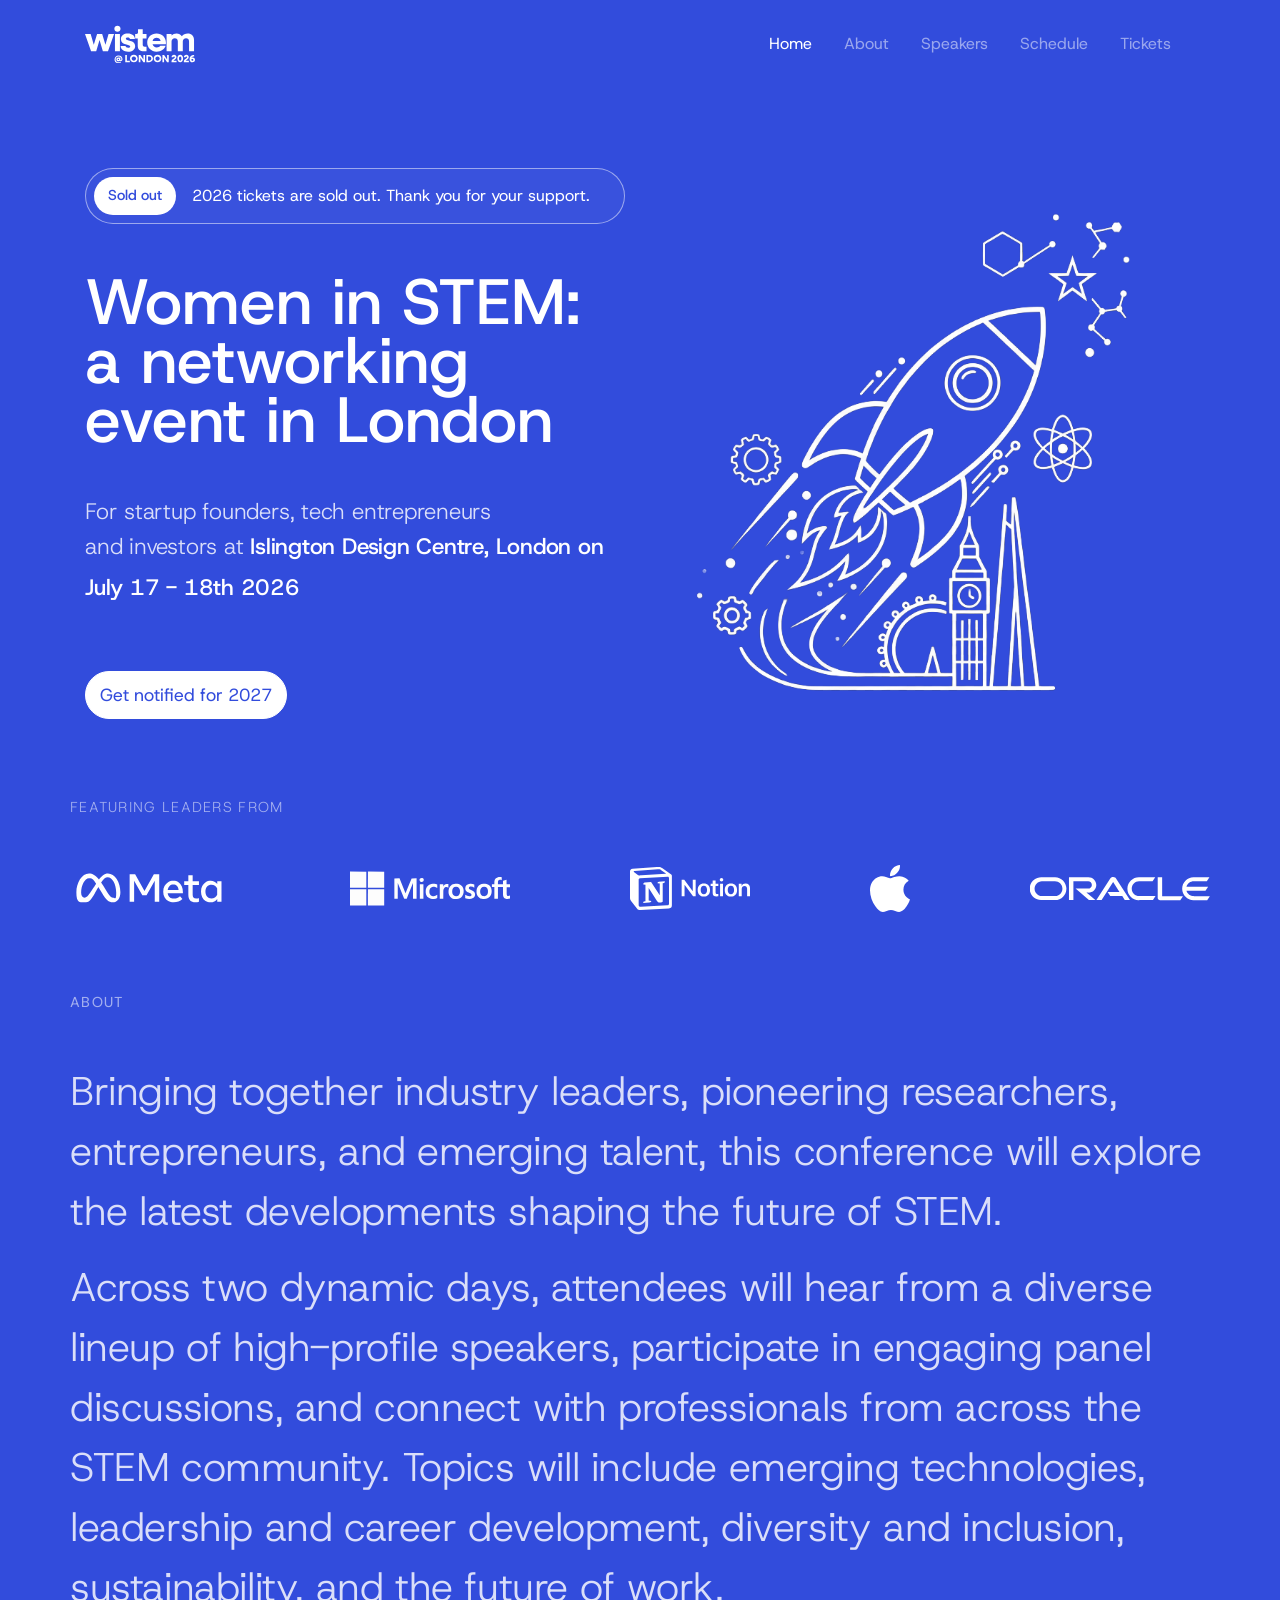
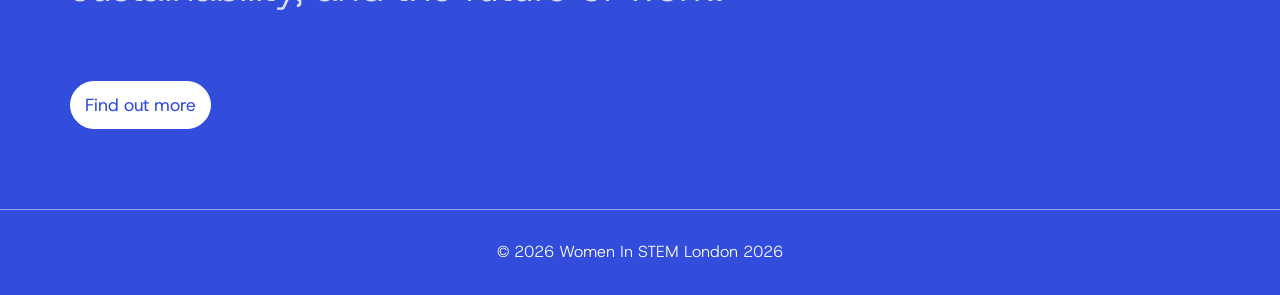
==== commit 7faae7ee: "updated readme file, added scripts and cleaned css file" ====
--- a/index.htm
+++ b/index.htm
@@ -7,7 +7,6 @@
     <link rel="preconnect" href="https://fonts.googleapis.com">
     <link rel="preconnect" href="https://fonts.gstatic.com" crossorigin>
     <link href="https://fonts.googleapis.com/css2?family=Host+Grotesk:ital,wght@0,300..800;1,300..800&display=swap" rel="stylesheet">
-        <!-- 1. Load local Bootstrap CSS first -->
     <link rel="stylesheet" href="./assets/bootstrap-4.1.3-dist/css/bootstrap.min.css">
     <link rel="stylesheet" href="./assets/style.css">
     
@@ -19,60 +18,32 @@
                 <a href="index.htm" rel="home" role="link" aria-label="WISTEM Logo" class="logo">
                     <svg id="Layer_1" xmlns="http://www.w3.org/2000/svg" width="110px" height="38.9813" id="logo" viewBox="0 0 126.27 43.2"><path d="M36.03,38.71c0-1.27.87-2.2,1.94-2.2.47,0,.87.19,1.17.51v-.36h1.48v2.6c0,.25.18.45.45.45.44,0,.71-.56.71-1.34,0-1.72-1.43-3-3.27-3-1.94,0-3.35,1.43-3.35,3.34s1.38,3.32,3.55,3.32c.8,0,1.67-.19,2.24-.46v1.2c-.61.29-1.42.45-2.22.45-2.88,0-4.81-1.95-4.81-4.49s1.95-4.53,4.59-4.53,4.52,1.78,4.52,4.2c0,1.48-.75,2.48-2.05,2.48-.67,0-1.25-.25-1.56-.69-.28.45-.74.7-1.36.7-1.19,0-2.03-.94-2.03-2.17ZM39.14,38.7c0-.45-.35-.78-.8-.78s-.81.33-.81.78.35.78.81.78.8-.34.8-.78Z"/><path d="M46.2,33.6h1.88v6.59h3.37v1.77h-5.24v-8.36Z"/><path d="M51.65,37.78c0-2.46,1.9-4.32,4.42-4.32s4.42,1.87,4.42,4.32-1.9,4.32-4.42,4.32-4.42-1.87-4.42-4.32ZM58.56,37.78c0-1.44-1.08-2.52-2.49-2.52s-2.49,1.08-2.49,2.52,1.08,2.52,2.49,2.52,2.49-1.08,2.49-2.52Z"/><path d="M61.68,33.6h1.89l3.48,5.11v-5.11h1.88v8.36h-1.9l-3.46-5.11v5.11h-1.88v-8.36Z"/><path d="M70.51,33.6h3.29c2.43,0,4.26,1.79,4.26,4.18s-1.83,4.18-4.26,4.18h-3.29v-8.36ZM72.39,35.37v4.82h1.37c1.37,0,2.39-1.04,2.39-2.41s-1.02-2.41-2.39-2.41h-1.37Z"/><path d="M78.86,37.78c0-2.46,1.9-4.32,4.42-4.32s4.42,1.87,4.42,4.32-1.9,4.32-4.42,4.32-4.42-1.87-4.42-4.32ZM85.77,37.78c0-1.44-1.08-2.52-2.49-2.52s-2.49,1.08-2.49,2.52,1.08,2.52,2.49,2.52,2.49-1.08,2.49-2.52Z"/><path d="M88.89,33.6h1.89l3.48,5.11v-5.11h1.88v8.36h-1.9l-3.46-5.11v5.11h-1.88v-8.36Z"/><path d="M99.33,40.78c0-2.54,3.78-3.1,3.78-4.61,0-.51-.39-.84-.91-.84s-.9.33-.9.86h-1.93c0-1.57,1.22-2.74,2.85-2.74s2.81,1.11,2.81,2.64c0,2.23-2.56,3.05-3.54,4.09h3.6v1.77h-5.77v-1.17Z"/><path d="M106,37.78c0-2.56,1.36-4.32,3.29-4.32s3.31,1.77,3.31,4.32-1.36,4.32-3.31,4.32-3.29-1.77-3.29-4.32ZM110.67,37.78c0-1.48-.56-2.52-1.38-2.52s-1.37,1.04-1.37,2.52.57,2.52,1.37,2.52,1.38-1.04,1.38-2.52Z"/><path d="M113.47,40.78c0-2.54,3.78-3.1,3.78-4.61,0-.51-.39-.84-.91-.84s-.9.33-.9.86h-1.93c0-1.57,1.22-2.74,2.85-2.74s2.81,1.11,2.81,2.64c0,2.23-2.56,3.05-3.54,4.09h3.6v1.77h-5.77v-1.17Z"/><path d="M119.99,38.42c0-2.62,1.8-4.87,5.04-4.87h.24v1.77h-.24c-1.5,0-2.47.7-2.83,1.66.39-.24.9-.4,1.43-.4,1.51,0,2.65,1.14,2.65,2.66,0,1.62-1.31,2.86-3.04,2.86-1.9,0-3.25-1.45-3.25-3.68ZM124.35,39.29c0-.58-.51-1-1.16-1-.62,0-1.15.41-1.15.92s.45,1.09,1.15,1.09c.64,0,1.16-.42,1.16-1.01Z"/><path d="M0,9.46h6.49l3.6,12.51,3.79-12.51h5.83l3.75,12.51,3.6-12.51h6.33l-7,19.94h-5.87l-3.83-12.98-3.83,12.98h-5.87L0,9.46Z"/><path d="M33.71,3.48c0-1.99,1.53-3.48,3.52-3.48s3.56,1.49,3.56,3.48-1.53,3.52-3.56,3.52-3.52-1.49-3.52-3.52ZM34.38,9.46h5.71v19.94h-5.71V9.46Z"/><path d="M40.91,23.35h5.71c0,1.17,1.17,1.99,2.82,1.99,1.45,0,2.5-.66,2.5-1.56,0-2.93-10.72-1.13-10.72-8.33,0-4.22,3.56-6.45,7.94-6.45,4.77,0,8.13,2.66,8.13,6.26h-5.67c0-1.06-1.06-1.76-2.5-1.76-1.29,0-2.27.59-2.27,1.49,0,2.82,10.75,1.09,10.75,8.21,0,3.99-3.32,6.69-8.17,6.69s-8.53-2.82-8.53-6.53Z"/><path d="M60.55,22.92v-8.25h-2.97v-5.2h1.64c1.09,0,1.64-.55,1.64-1.64v-3.6h5.4v5.24h4.34v5.2h-4.34v7.31c0,1.41.86,2.23,2.35,2.23h1.99v5.2h-2.86c-4.73,0-7.2-2.23-7.2-6.49Z"/><path d="M71.42,19.44c0-5.94,4.61-10.44,10.75-10.44s10.75,4.46,10.75,10.56c0,.55-.04,1.21-.16,1.72h-15.25c.63,2.27,2.46,3.72,4.85,3.72,1.84,0,3.32-.78,4.15-1.88h6.1c-1.49,4.03-5.48,6.77-10.4,6.77-6.18,0-10.79-4.5-10.79-10.44ZM77.56,17.48h9.27c-.59-2.19-2.39-3.6-4.65-3.6s-3.99,1.41-4.61,3.6Z"/><path d="M93.64,9.46h5.71v1.88c1.49-1.56,3.4-2.35,5.67-2.35,2.78,0,4.97,1.21,6.18,3.25,1.6-2.11,3.87-3.25,6.73-3.25,4.34,0,7.23,2.93,7.23,7.39v13.02h-5.71v-11.3c0-2.15-1.37-3.6-3.44-3.6-2.23,0-3.75,1.49-3.75,3.68v11.22h-5.71v-11.3c0-2.15-1.37-3.6-3.44-3.6-2.23,0-3.75,1.49-3.75,3.68v11.22h-5.71V9.46Z"/></svg>
                 </a>
-                <!-- <nav>
-                    <ul class="nav-list">
-                        <li><a href="about.htm">About</a></li>
-                        <li><a href="speakers.htm">Speakers</a></li>
-                        <li><a href="schedule.htm">Schedule</a></li>
-                        <li><a href="tickets.htm">Tickets</a></li>
-                    </ul>
-                </nav> -->
-
                 <nav class="navbar navbar-expand-lg navbar-dark ">
                     <button class="navbar-toggler" type="button" data-toggle="collapse" data-target="#navbarSupportedContent" aria-controls="navbarSupportedContent" aria-expanded="false" aria-label="Toggle navigation">
                         <span class="navbar-toggler-icon"></span>
                     </button>
-
                     <div class="collapse navbar-collapse " id="navbarSupportedContent">
                         <ul class="navbar-nav mr-auto">
-                        <li class="nav-item active">
-                            <a class="nav-link" href="#">Home <span class="sr-only">(current)</span></a>
-                        </li>
-                        <li class="nav-item">
-                            <a class="nav-link" href="about.htm">About</a>
-                        </li>
-                        <li class="nav-item">
-                            <a class="nav-link" href="speakers.htm">Speakers</a>
-                        </li>
-                        <li class="nav-item">
-                            <a class="nav-link" href="schedule.htm">Schedule</a>
-                        </li>
-                        <li class="nav-item">
-                            <a class="nav-link" href="tickets.htm">Tickets</a>
-                        </li>
-                    </ul>
+                            <li class="nav-item active">
+                                <a class="nav-link" href="#">Home <span class="sr-only">(current)</span></a>
+                            </li>
+                            <li class="nav-item">
+                                <a class="nav-link" href="about.htm">About</a>
+                            </li>
+                            <li class="nav-item">
+                                <a class="nav-link" href="speakers.htm">Speakers</a>
+                            </li>
+                            <li class="nav-item">
+                                <a class="nav-link" href="schedule.htm">Schedule</a>
+                            </li>
+                            <li class="nav-item">
+                                <a class="nav-link" href="tickets.htm">Tickets</a>
+                            </li>
+                        </ul>
                     </div>
-                    </nav>
+                </nav>
             </header>
-        
-            <!-- <section class="hero container m-y-5">
-                <section class="hero-content">
-                    <div class="sold-out-box m-b-3"><span class="sold-out-badge">Sold&NonBreakingSpace;out</span><span class="sold-out-text">2026 tickets are sold out. Thank you for your&NonBreakingSpace;support.</span></div>
-                    <h1 class="m-b-3">Women in STEM:<br>a&NonBreakingSpace;networking event in&NonBreakingSpace;London</h1>
-                    <p class="subtext">For startup founders, tech entrepreneurs and&NonBreakingSpace;investors at
-                    <span class="emphasis-text">Islington Design Centre, London on July 17 - 18th 2026</span>
-                </p>
-                    <button class="btn m-t-5"><a href="tickets.htm">Get notified for 2027</a></button>
-                </section>
-                <section class="hero-img">
-                    <img src="./assets/images/hero-img6.png" alt="Women in STEM" width="500px" height="auto">
-
-                </section>
-            </section> -->
-             <section class=" container m-t-3">
-                <!-- <div class="row">                    
-                    <div class="sold-out-box m-b-3"><span class="sold-out-badge">Sold&NonBreakingSpace;out</span><span class="sold-out-text">2026 tickets are sold out. Thank you for your&NonBreakingSpace;support.</span></div>
-                </div> -->
+            <section class=" container m-t-3">
                 <div class="row">
                     <div class="col-lg-6">
                         <div class="sold-out-box m-b-3"><span class="sold-out-badge">Sold&NonBreakingSpace;out</span><span class="sold-out-text">2026 tickets are sold out. Thank you for your&NonBreakingSpace;support.</span></div>
@@ -81,17 +52,12 @@
                         <p class="subtext">For startup founders, tech entrepreneurs and&NonBreakingSpace;investors at
                         <span class="emphasis-text">Islington Design Centre, London on July 17 - 18th 2026</span>
                         </p>
-                        <button class="btn m-t-5"><a href="tickets.htm">Get notified for 2027</a></button>
+                        <button class="btn mt-5"><a href="tickets.htm">Get notified for 2027</a></button>
                     </div>
                     <div class="col-lg-6">
                         <img class="hero-img" src="./assets/images/hero-img6.png" alt="Women in STEM" width="500px" height="auto">   
+                    </div>
                 </div>
-
-            
-                <!-- <section class="hero-img">
-                    <img src="./assets/images/hero-img6.png" alt="Women in STEM" width="500px" height="auto">
-
-                </section> -->
             </section>
         </div>
         <section class="primary-bg container speaker-companies-strip m-t-3">
@@ -107,10 +73,6 @@
             </div>
         </section>        
         <section class="container primary-bg m-t-3">
-            <!-- <h2>
-                Women in STEM London 2026
-            </h2> 
-            -->
             <div class="row m-b-3">
                 <p class="subtitle">About</p>
                 </div>
@@ -120,7 +82,7 @@
                 <p class="big-text">
                     Across two dynamic days, attendees will hear from a diverse lineup of high-profile speakers, participate in engaging panel discussions, and connect with professionals from across the STEM community. Topics will include emerging technologies, leadership and career development, diversity and inclusion, sustainability, and the future of work.
                 </p>
-                <button class="btn m-t-3"><a href="about.htm">Find out more</a></button>
+                <button class="btn mt-5"><a href="about.htm">Find out more</a></button>
 
             </div>        
         </section>
--- a/assets/style.css
+++ b/assets/style.css
@@ -74,7 +74,6 @@
 }
 
 
-
 /* Fonts */
 
 
@@ -126,7 +125,6 @@
     color: var(--secondary-text-color);
     font-size: 1.2rem;
     line-height: 1.3rem;
-    margin-bottom: 0 !important;
 }
 
 @media (max-width: 768px) {
@@ -150,6 +148,8 @@
         font-size: 1.5rem;
         line-height: 2.2rem;
         text-align: center;
+        margin-left: 1rem;
+        margin-right: 1rem;
     }
 }
 
@@ -160,6 +160,7 @@
     font-size: 1.6rem;
     font-weight: 100;
     line-height: 1.7;
+    margin-bottom: 1rem;
 }
 
 @media (max-width: 768px) {
@@ -187,7 +188,6 @@
     }
 }
 
-
 .emphasis-text {
     color: var(--text-color);
     letter-spacing: -.01em;
@@ -216,17 +216,17 @@
 
 @media (max-width: 768px) {
     .b-list  {
-        font-size: 1.2rem;
-        line-height: 2.2rem;
-    }
-}
-
+        font-size: 1.3rem;
+        line-height: 2rem;
+    }
+}
 
 .subtitle {
     text-transform: uppercase;
     font-size: .9rem;
     color: var(--tertiary-text-color);
     letter-spacing: .09em;
+    margin-bottom: 0;
 }
 
 @media (max-width: 768px) {
@@ -248,7 +248,6 @@
         line-height: 1.8rem;
     }
 }
-
 
 .t-center {
     text-align: center;
@@ -275,49 +274,10 @@
     text-align: center;
     font-size: 1rem;
     font-weight: 100;
-}
-
-
-/* Containers */
-
-.container-100 {
-    position: relative;
-    width: 100vw;
-    margin: 0 auto;
-    padding: 0;
-}
-
-.container-70 {
-    position: relative;
-    width: 70vw;
-    max-width: 1200px;
-    margin: 0 auto;
-    padding: 1rem;
-}
-
-@media (max-width: 768px) {
-    .container-70 {
-        width: 90%;
-        margin: 0 auto;
-        padding: 1rem;
-    }
-}
-
-.container-60 {
-    position: relative;
-    width: 60vw;
-    max-width: 1000px;
-    margin: 0 auto;
-    padding: 1rem;
-}
-
-@media (max-width: 768px) {
-    .container-60 {
-        width: 90%;
-        margin: 0 auto;
-        padding: 1rem;
-    }
-}
+    margin-bottom: 0;
+}
+
+
 
 .heading-50 {
     position: relative;
@@ -370,20 +330,6 @@
     }
 }
 
-/* header {
-    display: flex;
-    flex-direction: row;
-    justify-content: space-between;
-    align-items: center;
-}
-
-@media (max-width: 768px) {
-    header {
-        flex-direction: column;
-        justify-content: center;
-        text-align: center;
-    }
-} */
 
 .navbar {
     justify-content: flex-end;
@@ -412,13 +358,6 @@
     }
 } 
 
-/* @media (max-width: 768px) {
- .navbar-nav {
-    background-color: white;
-    display: flex;
-    flex-direction: column;
-}
-} */
 
 footer {
     position: relative;
@@ -432,20 +371,6 @@
     padding: 2rem
 }
 
-/* nav {
-    flex-direction: row;
-    justify-content: space-between;
-}
-
-@media (max-width: 768px) {
-    nav {
-        flex-direction: column;
-        justify-content: center;
-        text-align: center;
-        margin-bottom: 1.5rem;
-    }
-} */
-
 .sold-out-box {
     display: flex;
     flex-direction: row;
@@ -485,7 +410,6 @@
 
 .img-box {
     border-radius: 30px;
-    /* border: var(--box-outline); */
     padding: 8px;
     width: 300px;
     height: auto;
@@ -509,15 +433,6 @@
     }
 }
 
-/* .d-flex {
-    display: flex;
-}
-
-@media (max-width: 768px) {
-    .d-flex {
-        flex-direction: column;
-    }
-} */
 
 .m-auto {
     margin: 0 auto;
@@ -539,8 +454,6 @@
 .m-t-1 {
     margin-top: 1rem;
 }
-
-
 
 .m-t-5 {
     margin-top: 5rem;
@@ -643,100 +556,6 @@
     text-align: right !important;
     margin-top: .5rem;
 }
-/* 
-.nav-list {
-    display: flex;
-    padding: 0;
-    margin: 0;
-}
-
-@media (max-width: 768px) {
-    .nav-list {
-        display: block;
-        margin-top: 1rem;
-        width: 100%;
-        margin-left: 0;
-    }
-}
-
-
-.nav-list li {
-    text-decoration: none !important;
-    list-style: none;
-}
-
-@media (max-width: 768px) {
-    .nav-list li {
-        flex-direction: column;
-        justify-content: center;
-        text-align: center;
-        margin-top: 1.9rem;
-        margin-left: 0;
-    }
-}
-
-
-.nav-list a {
-    color: var(--nav-text);
-    border: 1px solid transparent;
-    border-radius: 50px;
-    padding: 10px 14px;
-    margin: 10px;
-    text-decoration: none !important;
-    list-style: none;
-    font-size: 1.1rem;
-    font-weight: 400;
-}
-
-@media (max-width: 768px) {
-    .nav-list a {
-        margin: 0;
-    }
-} */
-
-/* .nav-list a:hover {
-    background-color: var(--nav-btn-hover); 
-    border: var(--nav-primary-outline-bg); 
-    color: var(--nav-text-hover);
-    transition-duration: 0.2s;
-    transition-timing-function: ease-in-out;
-    cursor: pointer;
-}
-
-.nav-list li:last-child a {
-    color: var(--nav-primary-outline-text);
-    border: 1px solid var(--nav-primary-bg);
-    border-radius: 50px;
-    margin-top: 1rem !important;
-}
-
-@media (max-width: 768px) {
-    .nav-list li:last-child a {
-        margin-left: 0;
-        margin-top: 10px;
-    }
-}
-
-.nav-list li:last-child a:hover {
-    background-color: var(--nav-primary-bg);
-    color: var(--nav-primary-outline-text-hover);
-} */
-
-/* .nav-list li:last-child {
-    color: var(--btn-text);
-    border: 1px solid var(--btn-primary-bg);
-    border-radius: 50px;
-    text-decoration: none !important;
-    font-size: 1.1rem;
-    font-weight: 400;
-}
-
-@media (max-width: 768px) {
-    .nav-list li:last-child {
-        margin-left: 0;
-        margin-top: 10px;
-    }
-} */
 
 .btn {
     background-color: var(--btn-primary-bg); 
@@ -767,7 +586,7 @@
     cursor: pointer;
 }
 
-/* Video */
+/* Hero */
 
 .hero {
     display: flex;
@@ -789,13 +608,6 @@
 }
             
 
-    /* .hero-img {
-        width: 150px;
-        height: auto;
-    }
-} */
-
-
 .hero-content {
     max-width: fit-content;
 }
@@ -865,14 +677,6 @@
 }
 
 
-/* @media screen and (max-width: 768px) {
-    .partners img  {
-        margin-top: 2rem;
-    }
-} */
-
-
-
 .partners img:last-child {
     margin-left: 0;
 }
@@ -880,37 +684,16 @@
 /* Gallery */
 
 
-/* Parent Flex Container */
-.gallery {
-    flex-wrap: wrap; 
-    justify-content: center; 
-    gap: 20px;  
-    margin: 0 auto;  
-}
-
-  /* Speaker Cards */
-.gallery-card {
-    background-color: #ffffff;
+/* Inner Card Elements */
+
+
+.card {
     border-radius: 30px;
-    overflow: hidden; 
-    /* box-shadow: 0 4px 6px rgba(0, 0, 0, 0.1); */
-    border: var( --card-outline-bg);
-    flex-direction: column; 
-    flex: 1 1 280px;         
-
-}
-
-@media screen and (max-width: 768px) {
-    .gallery-card  {
-        overflow: unset;
-    }
-}
-
-/* Inner Card Elements */
-.card-img {
-    width: 100%;
-    height: 400px;
-    object-fit: cover; /* Prevents images from distorting or squishing */
+}
+
+.card-img-top {
+    border-top-left-radius: 30px;
+    border-top-right-radius: 30px;
 }
 
 .card-info {
@@ -918,35 +701,36 @@
     text-align: center;
 }
 
-.card-info h3 {
+.card-body h3 {
     color: var(--text-color);
     margin-bottom: 3px;
     font-size: 1.5rem;
 }
 
 @media (max-width: 768px) {
-    .card-info h3 {
+    .card-body h3 {
         font-size: 1.3rem;
     }
 }
 
-.card-info p {
+.card-body p {
     color: var(--tertiary-text-color);
     font-size: 1rem;
 }
 
-
 /* Schedule */
 
 .schedule-container {
-    flex-direction: row;
+    /* flex-direction: row; */
     margin: 0 auto;  
     gap: 20px;  
-}
-
-@media (max-width: 998.99px) {
+    width: 100%;
+}
+
+@media (max-width: 992px) {
     .schedule-container {
         flex-direction: column;
+        margin: 0 1rem;
     }
 }
 
@@ -960,9 +744,9 @@
     gap: 20px;  
 }
 
-@media screen and (max-width: 768px) {
+@media screen and (max-width: 992px) {
     .schedule {
-        flex-direction: column;
+        /* flex-direction: column; */
         justify-content: center;
     }
 }
@@ -993,6 +777,7 @@
 
 .schedule-hr {
     border-bottom: var(--box-hr);
+    margin: 1rem 0;
 }
 
 /* Tickets page */
@@ -1005,6 +790,13 @@
     margin-bottom: 4rem;
 }
 
+@media screen and (max-width: 992px) {
+    .form {
+        width: 100%;
+        max-width: fit-content;
+        margin: 0 1rem 4rem 1rem;
+    }
+}
 
 input[type=text], select, textarea {
     width: 100%;
